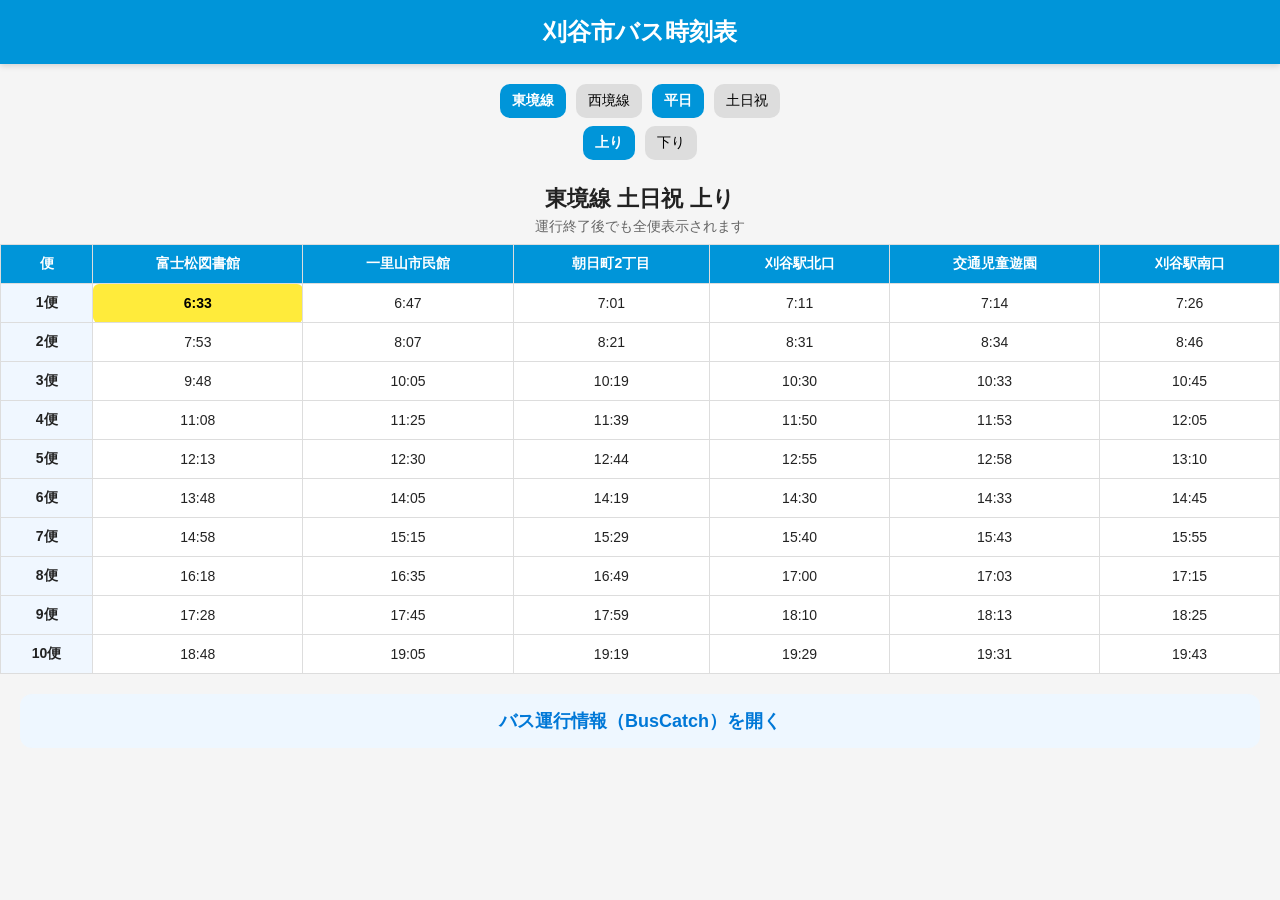
==== index.html @ c2eb09de "Update index.html" ====
<!DOCTYPE html>  <html lang="ja">  
<head>  
<meta charset="UTF-8">  
<meta name="viewport" content="width=device-width, initial-scale=1.0">  
<title>刈谷市バス時刻表</title>  <style>  
body{  
    font-family:sans-serif;  
    margin:0;  
    background:#f5f5f5;  
    color:#222;  
}  
  
header{
    background:#0095d9;
    color:white;
    padding:16px;
    text-align:center;
    font-size:24px;
    font-weight:bold;
    box-shadow:0 2px 6px rgba(0,0,0,0.15);
}
  
.controls{
    padding:20px 12px 12px;
    display:flex;
    flex-direction:column;
    gap:12px;
    align-items:center;
}

.buttonRow{
    display:flex;
    gap:10px;
    flex-wrap:wrap;
    justify-content:center;
}

.directionRow{
    margin-top:-4px;
}
  
button{
    border:none;
    border-radius:10px;
    padding:8px 12px;
    font-size:14px;
    cursor:pointer;  
    background:#ddd;  
}  

button.active{  
    background:#0095d9;  
    color:white;  
    font-weight:bold;  
}  
  
table{  
    width:100%;  
    border-collapse:collapse;  
    background:white;  
    margin-top:8px;  
}  
  
th,td{  
    border:1px solid #ddd;  
    padding:10px 6px;  
    text-align:center;  
    font-size:14px;  
}  
  
th{  
    background:#0095d9;  
    color:white;  
    position:sticky;  
    top:120px;  
}  
  
.stop{  
    background:#f0f7ff;  
    font-weight:bold;  
    white-space:nowrap;  
}  
  
.routeTitle{  
    text-align:center;  
    font-size:22px;  
    font-weight:bold;  
    margin-top:12px;  
}  
  
.info{  
    text-align:center;  
    margin-top:4px;  
    color:#666;  
    font-size:14px;  
}  
    .buscatchLink{
    margin:20px;
    padding:15px;
    background:#eef7ff;
    border-radius:12px;
    text-align:center;
}

.buscatchLink a{
    font-size:18px;
    font-weight:bold;
    color:#0078d7;
    text-decoration:none;
}
  
@media(max-width:600px){  
    th,td{  
        font-size:12px;  
        padding:8px 4px;  
    }  
  
    button{  
        font-size:13px;  
    }  
}  
    .nextBus{  
    background:#ffeb3b;  
    color:#000;  
    font-weight:bold;  
    border-radius:6px;  
    }  
      
</style>  <link rel="manifest" href="manifest.json">

<meta name="theme-color" content="#2196f3">  <link rel="apple-touch-icon" href="images/icon-192.png">  
<meta name="apple-mobile-web-app-capable" content="yes">  
</head>  <body>  <header>  
刈谷市バス時刻表  
</header>  <div class="controls">

    <div class="buttonRow">
        <button onclick="setRoute('east')" id="routeEast" class="active">
            東境線
        </button>

        <button onclick="setRoute('west')" id="routeWest">
            西境線
        </button>

        <button onclick="setDay('weekday')" id="weekdayBtn" class="active">
            平日
        </button>

        <button onclick="setDay('holiday')" id="holidayBtn">
            土日祝
        </button>
    </div>

    <div class="buttonRow directionRow">
        <button onclick="setDirection('up')" id="upButton" class="active">
            上り
        </button>

        <button onclick="setDirection('down')" id="downButton">
            下り
        </button>
    </div>

</div>  <div class="routeTitle" id="title"></div>  
<div class="info">  
運行終了後でも全便表示されます  
</div>  
<div id="tableArea"></div>

<div class="buscatchLink">

    <a
href="https://buscatch.jp/rt3/unko_rosen_list.php?id=kariya-city"
target="_blank"
rel="noopener noreferrer">

    バス運行情報（BusCatch）を開く

    </a>

</div>
    <script>  
  
let currentRoute = "east";  
let currentDay = "weekday";  
let currentDirection = "up";  
        const today = new Date().getDay();

// 0 = 日曜
// 6 = 土曜

if(today === 0 || today === 6){
    currentDay = "holiday";
}else{
    currentDay = "weekday";
}
  
const data = {  
  
east:{  
  
weekday:{  
  
up:{  
stops:[  
"富士松図書館",  
"一里山市民館",  
"朝日町2丁目",  
"刈谷駅北口",  
"交通児童遊園",  
"刈谷駅南口"  
],  
  
times:[  
["6:13","6:29","6:38","6:52","6:55","7:09"],  
["6:58","7:14","7:35","8:00","8:04","8:18"],  
["7:35","7:52","8:13","8:38","8:42","8:56"],  
["9:53","10:09","10:23","10:34","10:37","10:49"],  
["11:03","11:19","11:33","11:44","11:47","11:59"],  
["11:38","11:54","12:08","12:19","12:22","12:34"],  
["13:43","13:59","14:13","14:24","14:27","14:39"],  
["15:54","16:10","16:28","16:43","16:46","17:00"],  
["17:24","17:40","17:58","18:13","18:16","18:30"],  
["18:35","18:51","19:09","19:24","19:26","19:38"]  
]  
},  
  
down:{  
stops:[  
"刈谷駅南口",  
"交通児童遊園",  
"刈谷駅北口",  
"朝日町2丁目",  
"一里山市民館",  
"富士松図書館"  
],  
  
times:[  
["7:34","7:46","7:54","7:59","8:22","8:38"],  
["8:49","9:01","9:09","9:14","9:42","9:58"],  
["9:28","9:38","9:44","9:49","10:07","10:23"],  
["11:48","11:58","12:04","12:09","12:27","12:43"],  
["13:43","13:53","13:59","14:04","14:22","14:38"],  
["15:13","15:23","15:29","15:34","15:52","16:08"],  
["16:18","16:28","16:36","16:41","17:01","17:18"],  
["17:34","17:46","17:56","18:01","18:21","18:38"],  
["19:03","19:13","19:19","19:23","19:37","19:51"],  
["20:13","20:23","20:29","20:33","20:47","21:01"]  
]  
}  
  
},  
  
holiday:{  
  
up:{  
stops:[  
"富士松図書館",  
"一里山市民館",  
"朝日町2丁目",  
"刈谷駅北口",  
"交通児童遊園",  
"刈谷駅南口"  
],  
  
times:[  
["6:33","6:47","7:01","7:11","7:14","7:26"],  
["7:53","8:07","8:21","8:31","8:34","8:46"],  
["9:48","10:05","10:19","10:30","10:33","10:45"],  
["11:08","11:25","11:39","11:50","11:53","12:05"],  
["12:13","12:30","12:44","12:55","12:58","13:10"],  
["13:48","14:05","14:19","14:30","14:33","14:45"],  
["14:58","15:15","15:29","15:40","15:43","15:55"],  
["16:18","16:35","16:49","17:00","17:03","17:15"],  
["17:28","17:45","17:59","18:10","18:13","18:25"],  
["18:48","19:05","19:19","19:29","19:31","19:43"]  
]  
},  
  
down:{  
stops:[  
"刈谷駅南口",  
"交通児童遊園",  
"刈谷駅北口",  
"朝日町2丁目",  
"一里山市民館",  
"富士松図書館"  
],  
  
times:[  
["7:43","7:53","7:59","8:04","8:22","8:38"],  
["9:03","9:13","9:19","9:24","9:42","9:58"],  
["10:03","10:13","10:19","10:24","10:42","10:58"],  
["11:18","11:28","11:34","11:39","11:57","12:13"],  
["12:53","13:03","13:09","13:14","13:32","13:48"],  
["14:13","14:23","14:29","14:34","14:52","15:08"],  
["15:23","15:33","15:39","15:44","16:02","16:18"],  
["17:03","17:13","17:19","17:24","17:42","17:58"],  
["18:43","18:53","18:59","19:03","19:17","19:31"],  
["20:13","20:23","20:29","20:33","20:47","21:01"]  
]  
}  
  
}  
  
},  
  
west:{  
  
weekday:{  
  
up:{  
stops:[  
"富士松図書館",  
"蒲生池遊園",  
"今岡町日向",  
"生きがいセンター",  
"刈谷駅北口",  
"刈谷駅南口"  
],  
  
times:[  
["6:12","6:20","6:27","6:53","7:06","7:25"],  
["7:02","7:10","7:18","7:53","8:09","8:28"],  
["7:42","7:50","7:58","8:33","8:49","9:06"],  
["9:52","10:00","10:07","10:29","10:40","10:57"],  
["10:47","10:55","11:02","11:24","11:35","11:52"],  
["11:37","11:45","11:52","12:14","12:25","12:42"],  
["13:52","14:00","14:07","14:29","14:40","14:57"],  
["15:54","16:02","16:09","16:36","16:51","17:10"],  
["17:24","17:32","17:40","18:10","18:25","18:44"],  
["18:31","18:39","18:47","19:17","19:29","19:46"]  
]  
},  
  
down:{  
stops:[  
"刈谷駅南口",  
"刈谷駅北口",  
"生きがいセンター",  
"今岡町日向",  
"蒲生池遊園",  
"富士松図書館"  
],  
  
times:[  
["7:49","8:15","8:19","8:47","8:53","9:01"],  
["9:03","9:24","9:28","9:53","9:59","10:06"],  
["9:43","10:04","10:08","10:33","10:39","10:46"],  
["11:58","12:19","12:23","12:48","12:54","13:01"],  
["13:58","14:19","14:23","14:48","14:54","15:01"],  
["15:23","15:44","15:48","16:14","16:20","16:27"],  
["16:34","16:58","17:03","17:31","17:37","17:44"],  
["17:39","18:06","18:11","18:39","18:45","18:52"],  
["19:08","19:29","19:34","19:57","20:03","20:09"],  
["20:23","20:44","20:48","21:10","21:16","21:22"]  
]  
}  
  
},  
  
holiday:{  
  
up:{  
stops:[  
"富士松図書館",  
"蒲生池遊園",  
"今岡町日向",  
"生きがいセンター",  
"刈谷駅北口",  
"刈谷駅南口"  
],  
  
times:[  
["6:52","7:00","7:07","7:29","7:40","7:57"],  
["8:13","8:21","8:28","8:50","8:58","9:15"],  
["10:03","10:11","10:18","10:40","10:51","11:08"],  
["11:23","11:31","11:38","12:00","12:11","12:28"],  
["11:58","12:06","12:13","12:35","12:46","13:03"],  
["13:33","13:41","13:48","14:10","14:21","14:38"],  
["14:33","14:41","14:48","15:10","15:21","15:38"],  
["15:43","15:51","15:58","16:20","16:31","16:48"],  
["16:58","17:06","17:13","17:35","17:46","18:03"],  
["18:18","18:26","18:33","18:55","19:06","19:23"]  
]  
},  
  
down:{  
stops:[  
"刈谷駅南口",  
"刈谷駅北口",  
"生きがいセンター",  
"今岡町日向",  
"蒲生池遊園",  
"富士松図書館"  
],  
  
times:[  
["8:13","8:35","8:39","9:05","9:11","9:18"],  
["9:33","9:54","9:58","10:23","10:29","10:36"],  
["10:28","10:49","10:53","11:18","11:24","11:31"],  
["11:28","11:49","11:53","12:18","12:24","12:31"],  
["13:48","14:09","14:13","14:38","14:44","14:51"],  
["15:03","15:24","15:28","15:53","15:59","16:06"],  
["16:23","16:44","16:48","17:13","17:19","17:26"],  
["17:23","17:44","17:48","18:13","18:19","18:26"],  
["18:23","18:44","18:48","19:12","19:18","19:24"],  
["20:23","20:44","20:48","21:10","21:16","21:22"]  
]  
}  
  
}  
  
}  
  
};  
  
function setRoute(route){  
    currentRoute = route;  
  
    document.getElementById("routeEast").classList.remove("active");  
    document.getElementById("routeWest").classList.remove("active");  
  
    if(route==="east"){  
        document.getElementById("routeEast").classList.add("active");  
    }else{  
        document.getElementById("routeWest").classList.add("active");  
    }  
  
    render();  
}  
  
function setDay(day){  
    currentDay = day;  
  
    document.getElementById("weekdayBtn").classList.remove("active");  
    document.getElementById("holidayBtn").classList.remove("active");  
  
    if(day==="weekday"){  
        document.getElementById("weekdayBtn").classList.add("active");  
    }else{  
        document.getElementById("holidayBtn").classList.add("active");  
    }  
  
    render();  
}  
  
function setDirection(direction) {  
  currentDirection = direction;  
  
  document.getElementById("upButton").classList.remove("active");  
  document.getElementById("downButton").classList.remove("active");  
  
  if (direction === "up") {  
    document.getElementById("upButton").classList.add("active");  
  } else {  
    document.getElementById("downButton").classList.add("active");  
  }  
  
  render();  
}  
  
function render(){  
  
    let nextBusFound = false;  
  
    const now = new Date();  
  
    const currentMinutes =  
        now.getHours() * 60 + now.getMinutes();  
  
    const obj = data[currentRoute][currentDay][currentDirection];  
  
    let html = "<table>";  
  
    html += "<tr><th>便</th>";  
  
    obj.stops.forEach(stop=>{  
        html += `<th>${stop}</th>`;  
    });  
  
    html += "</tr>";  
  
    obj.times.forEach((row,index)=>{  
  
        html += `<tr>  
        <td class="stop">${index+1}便</td>`;  
  
       row.forEach(time=>{  
  
    let className = "";  
  
    if(time !== "-"){  
  
        const [hour, minute] =  
            time.split(":").map(Number);  
  
        const busMinutes =  
            hour * 60 + minute;  
  
        if(  
            !nextBusFound &&  
            busMinutes >= currentMinutes  
        ){  
  
            className = "nextBus";  
  
            nextBusFound = true;  
        }  
    }  
  
    html += `  
        <td class="${className}">  
            ${time}  
        </td>  
    `;  
});  
html += "</tr>";  
    });  
    html += "</table>";  
  
    document.getElementById("tableArea").innerHTML = html;  
  
    const routeName =  
        currentRoute==="east" ? "東境線" : "西境線";  
  
    const dayName =  
        currentDay==="weekday" ? "平日" : "土日祝";  
  
    const directionName =  
        currentDirection==="up" ? "上り" : "下り";  
  
    document.getElementById("title").innerText =  
    `${routeName} ${dayName} ${directionName}`;  
  
}  
  
render();  
  
    </script>  </body>  
</html>
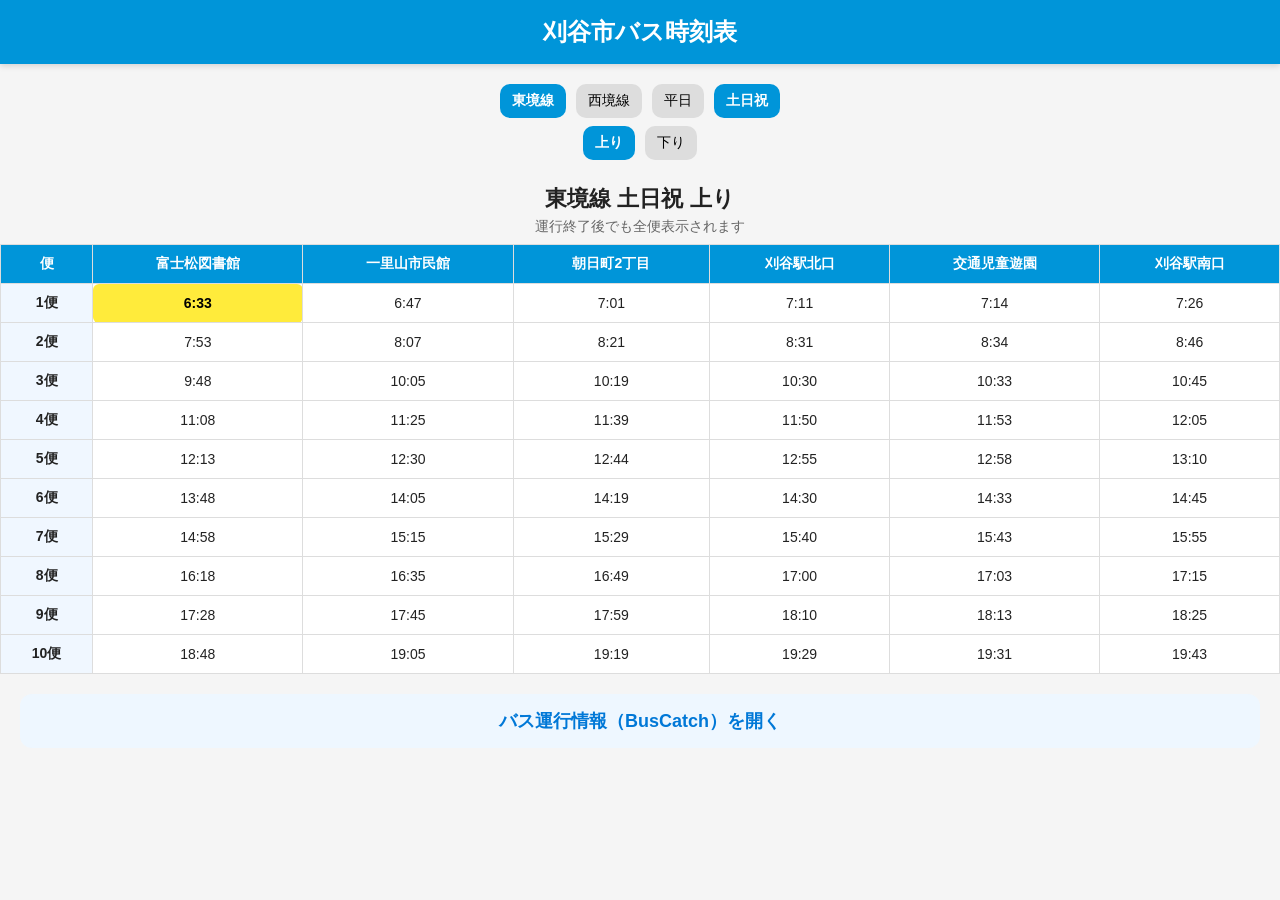
==== commit a43ef383: "Update index.html" ====
--- a/index.html
+++ b/index.html
@@ -536,7 +536,15 @@
   
 }  
   
-render();  
+if(currentDay === "weekday"){
+    document.getElementById("weekdayBtn").classList.add("active");
+    document.getElementById("holidayBtn").classList.remove("active");
+}else{
+    document.getElementById("holidayBtn").classList.add("active");
+    document.getElementById("weekdayBtn").classList.remove("active");
+}
+
+render();
   
     </script>  </body>  
 </html>
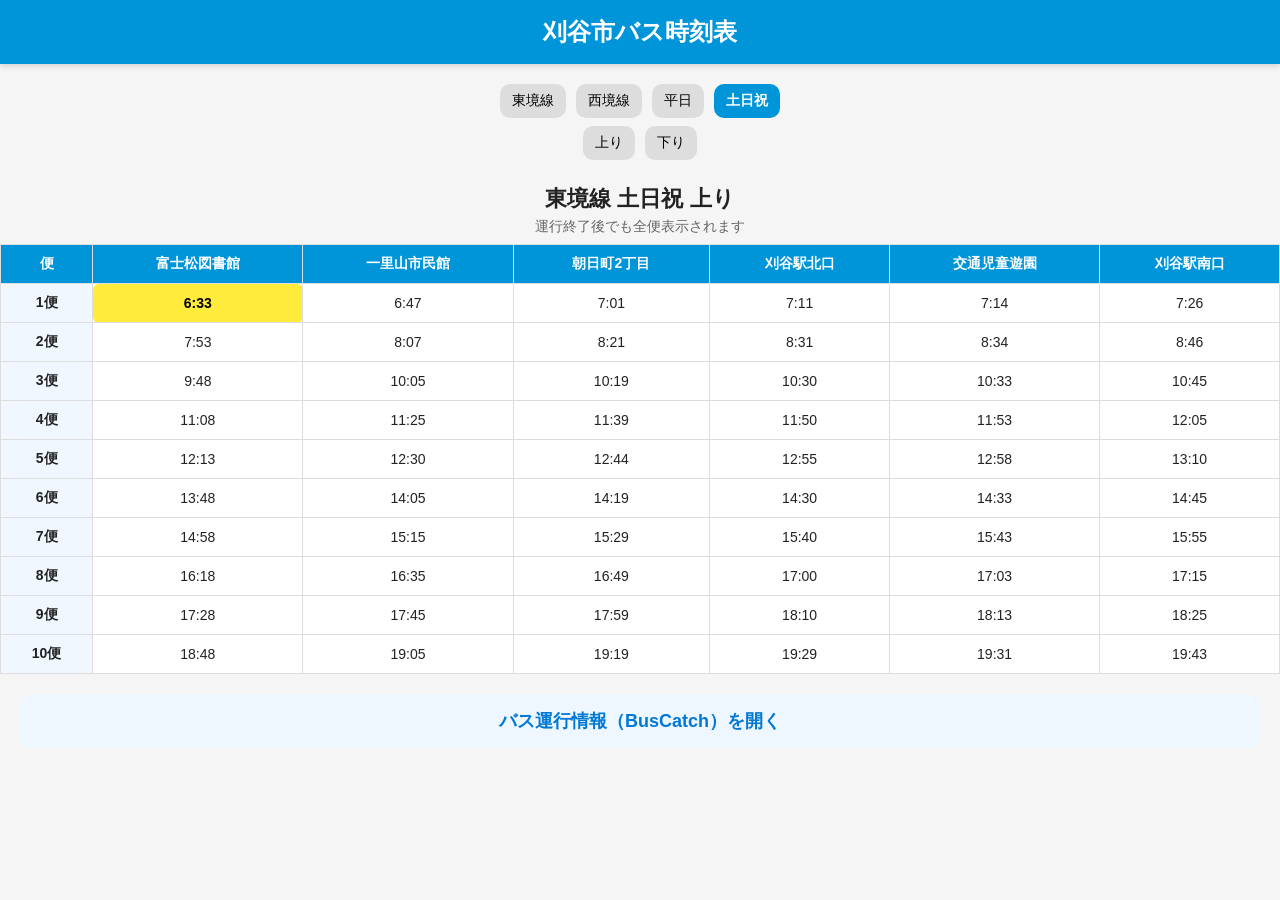
==== commit c458db38: "Update index.html" ====
--- a/index.html
+++ b/index.html
@@ -135,7 +135,7 @@
 </header>  <div class="controls">
 
     <div class="buttonRow">
-        <button onclick="setRoute('east')" id="routeEast" class="active">
+        <button onclick="setRoute('east')" id="routeEast">
             東境線
         </button>
 
@@ -143,7 +143,7 @@
             西境線
         </button>
 
-        <button onclick="setDay('weekday')" id="weekdayBtn" class="active">
+        <button onclick="setDay('weekday')" id="weekdayBtn">
             平日
         </button>
 
@@ -153,7 +153,7 @@
     </div>
 
     <div class="buttonRow directionRow">
-        <button onclick="setDirection('up')" id="upButton" class="active">
+        <button onclick="setDirection('up')" id="upButton">
             上り
         </button>
 
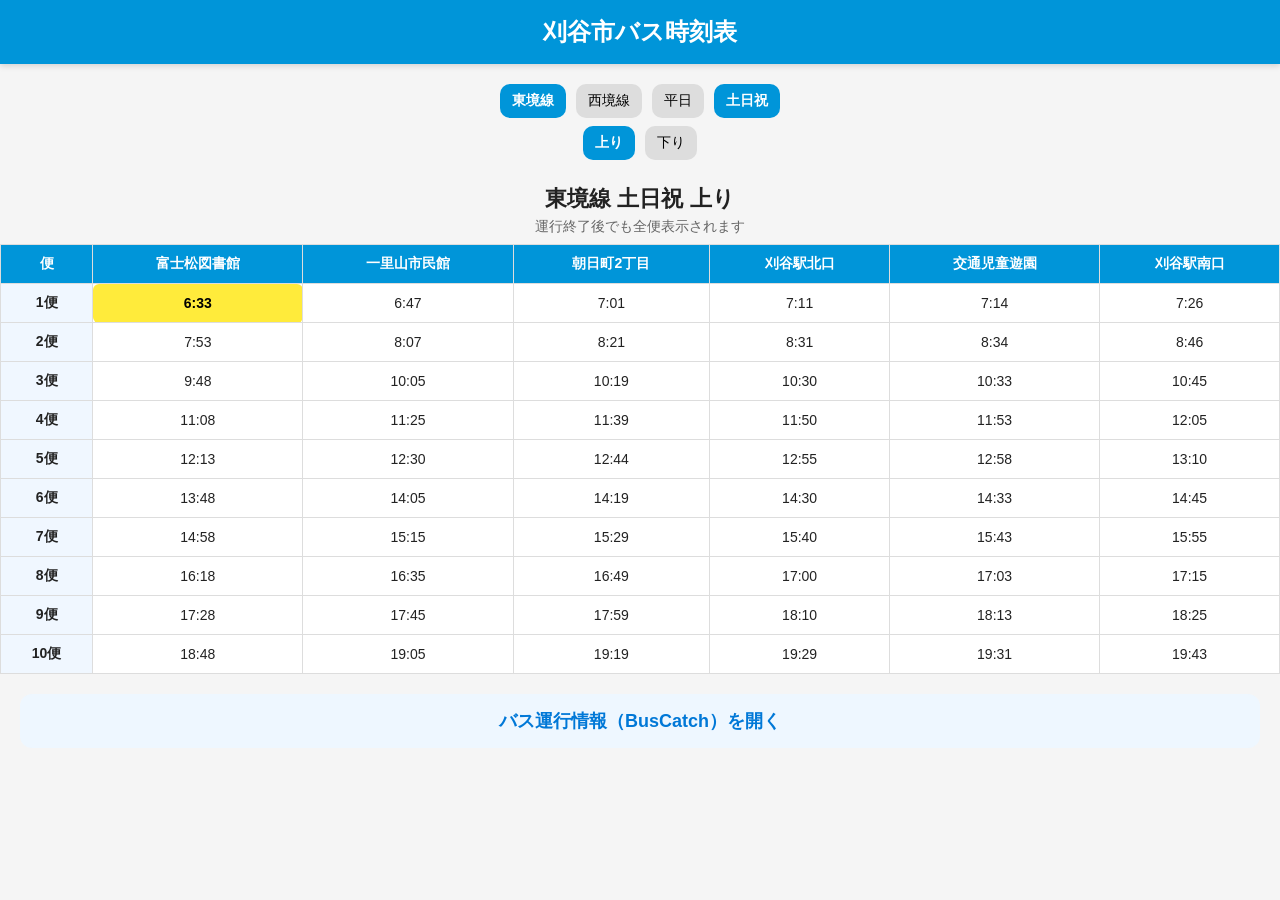
==== commit 96c7a0c5: "Update index.html" ====
--- a/index.html
+++ b/index.html
@@ -544,6 +544,10 @@
     document.getElementById("weekdayBtn").classList.remove("active");
 }
 
+    setRoute(currentRoute);
+setDay(currentDay);
+setDirection(currentDirection);
+        
 render();
   
     </script>  </body>  
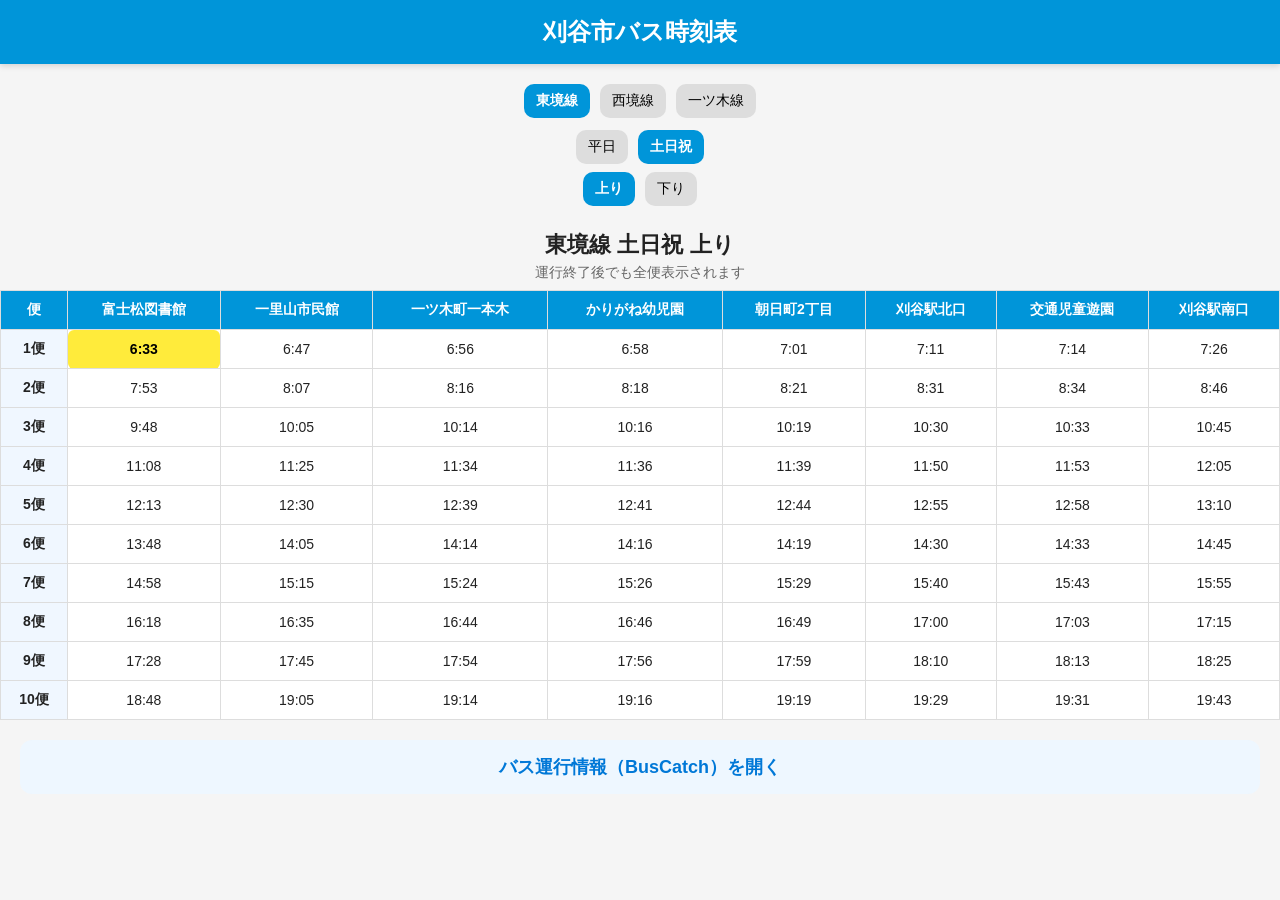
==== commit 6a95f0fa: "Rename index-4.html to index.html" ====
--- a/index.html
+++ b/index.html
@@ -1,554 +1,1312 @@
-<!DOCTYPE html>  <html lang="ja">  
-<head>  
-<meta charset="UTF-8">  
-<meta name="viewport" content="width=device-width, initial-scale=1.0">  
-<title>刈谷市バス時刻表</title>  <style>  
-body{  
-    font-family:sans-serif;  
-    margin:0;  
-    background:#f5f5f5;  
-    color:#222;  
-}  
-  
-header{
-    background:#0095d9;
-    color:white;
-    padding:16px;
-    text-align:center;
-    font-size:24px;
-    font-weight:bold;
-    box-shadow:0 2px 6px rgba(0,0,0,0.15);
+<!DOCTYPE html>
+<html lang="ja">
+<head>
+<meta charset="UTF-8">
+<meta name="viewport" content="width=device-width, initial-scale=1.0">
+<title>刈谷市バス時刻表</title>
+<style>
+body{font-family:sans-serif;margin:0;background:#f5f5f5;color:#222}
+header{background:#0095d9;color:white;padding:16px;text-align:center;font-size:24px;font-weight:bold;box-shadow:0 2px 6px rgba(0,0,0,.15)}
+.controls{padding:20px 12px 12px;display:flex;flex-direction:column;gap:12px;align-items:center}
+.buttonRow{display:flex;gap:10px;flex-wrap:wrap;justify-content:center}
+.routeRow,.dayRow{width:100%}
+.directionRow{margin-top:-4px}
+button{border:none;border-radius:10px;padding:8px 12px;font-size:14px;cursor:pointer;background:#ddd}
+button.active{background:#0095d9;color:white;font-weight:bold}
+table{width:100%;border-collapse:collapse;background:white;margin-top:8px}
+th,td{border:1px solid #ddd;padding:10px 6px;text-align:center;font-size:14px}
+th{background:#0095d9;color:white;position:sticky;top:120px}
+.stop{background:#f0f7ff;font-weight:bold;white-space:nowrap}
+.routeTitle{text-align:center;font-size:22px;font-weight:bold;margin-top:12px}
+.info{text-align:center;margin-top:4px;color:#666;font-size:14px}
+.buscatchLink{margin:20px;padding:15px;background:#eef7ff;border-radius:12px;text-align:center}
+.buscatchLink a{font-size:18px;font-weight:bold;color:#0078d7;text-decoration:none}
+.nextBus{background:#ffeb3b;color:#000;font-weight:bold;border-radius:6px}
+@media(max-width:600px){
+  th,td{font-size:12px;padding:8px 4px}
+  button{font-size:13px}
 }
-  
-.controls{
-    padding:20px 12px 12px;
-    display:flex;
-    flex-direction:column;
-    gap:12px;
-    align-items:center;
+</style>
+<link rel="manifest" href="manifest.json">
+<meta name="theme-color" content="#2196f3">
+<link rel="apple-touch-icon" href="images/icon-192.png">
+<meta name="apple-mobile-web-app-capable" content="yes">
+</head>
+<body>
+<header>刈谷市バス時刻表</header>
+
+<div class="controls">
+  <div class="buttonRow routeRow">
+    <button onclick="setRoute('east')" id="routeEast">東境線</button>
+    <button onclick="setRoute('west')" id="routeWest">西境線</button>
+    <button onclick="setRoute('ichitsugi')" id="routeIchitsugi">一ツ木線</button>
+  </div>
+  <div class="buttonRow dayRow">
+    <button onclick="setDay('weekday')" id="weekdayBtn">平日</button>
+    <button onclick="setDay('holiday')" id="holidayBtn">土日祝</button>
+  </div>
+  <div class="buttonRow directionRow">
+    <button onclick="setDirection('up')" id="upButton">上り</button>
+    <button onclick="setDirection('down')" id="downButton">下り</button>
+  </div>
+</div>
+
+<div class="routeTitle" id="title"></div>
+<div class="info">運行終了後でも全便表示されます</div>
+<div id="tableArea"></div>
+
+<div class="buscatchLink">
+  <a href="https://buscatch.jp/rt3/unko_rosen_list.php?id=kariya-city"
+     target="_blank" rel="noopener noreferrer">バス運行情報（BusCatch）を開く</a>
+</div>
+
+<script>
+let currentRoute = "east";
+let currentDay = "weekday";
+let currentDirection = "up";
+
+const today = new Date().getDay();
+if (today === 0 || today === 6) currentDay = "holiday";
+
+const data = {
+  "east": {
+    "weekday": {
+      "up": {
+        "stops": [
+          "富士松図書館",
+          "一里山市民館",
+          "一ツ木町一本木",
+          "かりがね幼児園",
+          "朝日町2丁目",
+          "刈谷駅北口",
+          "交通児童遊園",
+          "刈谷駅南口"
+        ],
+        "times": [
+          [
+            "6:13",
+            "6:29",
+            "6:33",
+            "6:35",
+            "6:38",
+            "6:52",
+            "6:55",
+            "7:09"
+          ],
+          [
+            "6:58",
+            "7:14",
+            "7:28",
+            "7:32",
+            "7:35",
+            "8:00",
+            "8:04",
+            "8:18"
+          ],
+          [
+            "7:35",
+            "7:52",
+            "8:06",
+            "8:10",
+            "8:13",
+            "8:38",
+            "8:42",
+            "8:56"
+          ],
+          [
+            "9:53",
+            "10:09",
+            "10:18",
+            "10:20",
+            "10:23",
+            "10:34",
+            "10:37",
+            "10:49"
+          ],
+          [
+            "11:03",
+            "11:19",
+            "11:28",
+            "11:30",
+            "11:33",
+            "11:44",
+            "11:47",
+            "11:59"
+          ],
+          [
+            "11:38",
+            "11:54",
+            "12:03",
+            "12:05",
+            "12:08",
+            "12:19",
+            "12:22",
+            "12:34"
+          ],
+          [
+            "13:43",
+            "13:59",
+            "14:08",
+            "14:10",
+            "14:13",
+            "14:24",
+            "14:27",
+            "14:39"
+          ],
+          [
+            "15:54",
+            "16:10",
+            "16:23",
+            "16:25",
+            "16:28",
+            "16:43",
+            "16:46",
+            "17:00"
+          ],
+          [
+            "17:24",
+            "17:40",
+            "17:53",
+            "17:55",
+            "17:58",
+            "18:13",
+            "18:16",
+            "18:30"
+          ],
+          [
+            "18:35",
+            "18:51",
+            "19:04",
+            "19:06",
+            "19:09",
+            "19:24",
+            "19:26",
+            "19:38"
+          ]
+        ]
+      },
+      "down": {
+        "stops": [
+          "刈谷駅南口",
+          "交通児童遊園",
+          "刈谷駅北口",
+          "朝日町2丁目",
+          "かりがね幼児園",
+          "一ツ木町一本木",
+          "一里山市民館",
+          "富士松図書館"
+        ],
+        "times": [
+          [
+            "7:34",
+            "7:46",
+            "7:54",
+            "7:59",
+            "8:04",
+            "8:15",
+            "8:22",
+            "8:38"
+          ],
+          [
+            "8:49",
+            "9:01",
+            "9:09",
+            "9:14",
+            "9:19",
+            "9:28",
+            "9:42",
+            "9:58"
+          ],
+          [
+            "9:28",
+            "9:38",
+            "9:44",
+            "9:49",
+            "9:54",
+            "10:03",
+            "10:07",
+            "10:23"
+          ],
+          [
+            "11:48",
+            "11:58",
+            "12:04",
+            "12:09",
+            "12:14",
+            "12:23",
+            "12:27",
+            "12:43"
+          ],
+          [
+            "13:43",
+            "13:53",
+            "13:59",
+            "14:04",
+            "14:09",
+            "14:18",
+            "14:22",
+            "14:38"
+          ],
+          [
+            "15:13",
+            "15:23",
+            "15:29",
+            "15:34",
+            "15:39",
+            "15:48",
+            "15:52",
+            "16:08"
+          ],
+          [
+            "16:18",
+            "16:28",
+            "16:36",
+            "16:41",
+            "16:46",
+            "16:57",
+            "17:01",
+            "17:18"
+          ],
+          [
+            "17:34",
+            "17:46",
+            "17:56",
+            "18:01",
+            "18:06",
+            "18:17",
+            "18:21",
+            "18:38"
+          ],
+          [
+            "19:03",
+            "19:13",
+            "19:19",
+            "19:23",
+            "19:28",
+            "19:33",
+            "19:37",
+            "19:51"
+          ],
+          [
+            "20:13",
+            "20:23",
+            "20:29",
+            "20:33",
+            "20:38",
+            "20:43",
+            "20:47",
+            "21:01"
+          ]
+        ]
+      }
+    },
+    "holiday": {
+      "up": {
+        "stops": [
+          "富士松図書館",
+          "一里山市民館",
+          "一ツ木町一本木",
+          "かりがね幼児園",
+          "朝日町2丁目",
+          "刈谷駅北口",
+          "交通児童遊園",
+          "刈谷駅南口"
+        ],
+        "times": [
+          [
+            "6:33",
+            "6:47",
+            "6:56",
+            "6:58",
+            "7:01",
+            "7:11",
+            "7:14",
+            "7:26"
+          ],
+          [
+            "7:53",
+            "8:07",
+            "8:16",
+            "8:18",
+            "8:21",
+            "8:31",
+            "8:34",
+            "8:46"
+          ],
+          [
+            "9:48",
+            "10:05",
+            "10:14",
+            "10:16",
+            "10:19",
+            "10:30",
+            "10:33",
+            "10:45"
+          ],
+          [
+            "11:08",
+            "11:25",
+            "11:34",
+            "11:36",
+            "11:39",
+            "11:50",
+            "11:53",
+            "12:05"
+          ],
+          [
+            "12:13",
+            "12:30",
+            "12:39",
+            "12:41",
+            "12:44",
+            "12:55",
+            "12:58",
+            "13:10"
+          ],
+          [
+            "13:48",
+            "14:05",
+            "14:14",
+            "14:16",
+            "14:19",
+            "14:30",
+            "14:33",
+            "14:45"
+          ],
+          [
+            "14:58",
+            "15:15",
+            "15:24",
+            "15:26",
+            "15:29",
+            "15:40",
+            "15:43",
+            "15:55"
+          ],
+          [
+            "16:18",
+            "16:35",
+            "16:44",
+            "16:46",
+            "16:49",
+            "17:00",
+            "17:03",
+            "17:15"
+          ],
+          [
+            "17:28",
+            "17:45",
+            "17:54",
+            "17:56",
+            "17:59",
+            "18:10",
+            "18:13",
+            "18:25"
+          ],
+          [
+            "18:48",
+            "19:05",
+            "19:14",
+            "19:16",
+            "19:19",
+            "19:29",
+            "19:31",
+            "19:43"
+          ]
+        ]
+      },
+      "down": {
+        "stops": [
+          "刈谷駅南口",
+          "交通児童遊園",
+          "刈谷駅北口",
+          "朝日町2丁目",
+          "かりがね幼児園",
+          "一ツ木町一本木",
+          "一里山市民館",
+          "富士松図書館"
+        ],
+        "times": [
+          [
+            "7:43",
+            "7:53",
+            "7:59",
+            "8:04",
+            "8:09",
+            "8:18",
+            "8:22",
+            "8:38"
+          ],
+          [
+            "9:03",
+            "9:13",
+            "9:19",
+            "9:24",
+            "9:29",
+            "9:38",
+            "9:42",
+            "9:58"
+          ],
+          [
+            "10:03",
+            "10:13",
+            "10:19",
+            "10:24",
+            "10:29",
+            "10:38",
+            "10:42",
+            "10:58"
+          ],
+          [
+            "11:18",
+            "11:28",
+            "11:34",
+            "11:39",
+            "11:44",
+            "11:53",
+            "11:57",
+            "12:13"
+          ],
+          [
+            "12:53",
+            "13:03",
+            "13:09",
+            "13:14",
+            "13:19",
+            "13:28",
+            "13:32",
+            "13:48"
+          ],
+          [
+            "14:13",
+            "14:23",
+            "14:29",
+            "14:34",
+            "14:39",
+            "14:48",
+            "14:52",
+            "15:08"
+          ],
+          [
+            "15:23",
+            "15:33",
+            "15:39",
+            "15:44",
+            "15:49",
+            "15:58",
+            "16:02",
+            "16:18"
+          ],
+          [
+            "17:03",
+            "17:13",
+            "17:19",
+            "17:24",
+            "17:29",
+            "17:38",
+            "17:42",
+            "17:58"
+          ],
+          [
+            "18:43",
+            "18:53",
+            "18:59",
+            "19:03",
+            "19:08",
+            "19:13",
+            "19:17",
+            "19:31"
+          ],
+          [
+            "20:13",
+            "20:23",
+            "20:29",
+            "20:33",
+            "20:38",
+            "20:43",
+            "20:47",
+            "21:01"
+          ]
+        ]
+      }
+    }
+  },
+  "west": {
+    "weekday": {
+      "up": {
+        "stops": [
+          "富士松図書館",
+          "蒲生池遊園",
+          "今岡町日向",
+          "生きがいセンター",
+          "総合運動公園",
+          "刈谷駅北口",
+          "刈谷駅南口"
+        ],
+        "times": [
+          [
+            "6:12",
+            "6:20",
+            "6:27",
+            "6:53",
+            "6:48",
+            "7:06",
+            "7:25"
+          ],
+          [
+            "7:02",
+            "7:10",
+            "7:18",
+            "7:53",
+            "7:45",
+            "8:09",
+            "8:28"
+          ],
+          [
+            "7:42",
+            "7:50",
+            "7:58",
+            "8:33",
+            "8:25",
+            "8:49",
+            "9:06"
+          ],
+          [
+            "9:52",
+            "10:00",
+            "10:07",
+            "10:29",
+            "10:24",
+            "10:40",
+            "10:57"
+          ],
+          [
+            "10:47",
+            "10:55",
+            "11:02",
+            "11:24",
+            "11:19",
+            "11:35",
+            "11:52"
+          ],
+          [
+            "11:37",
+            "11:45",
+            "11:52",
+            "12:14",
+            "12:09",
+            "12:25",
+            "12:42"
+          ],
+          [
+            "13:52",
+            "14:00",
+            "14:07",
+            "14:29",
+            "14:24",
+            "14:40",
+            "14:57"
+          ],
+          [
+            "15:54",
+            "16:02",
+            "16:09",
+            "16:36",
+            "16:31",
+            "16:51",
+            "17:10"
+          ],
+          [
+            "17:24",
+            "17:32",
+            "17:40",
+            "18:10",
+            "18:05",
+            "18:25",
+            "18:44"
+          ],
+          [
+            "18:31",
+            "18:39",
+            "18:47",
+            "19:17",
+            "19:12",
+            "19:29",
+            "19:46"
+          ]
+        ]
+      },
+      "down": {
+        "stops": [
+          "刈谷駅南口",
+          "刈谷駅北口",
+          "総合運動公園",
+          "生きがいセンター",
+          "今岡町日向",
+          "蒲生池遊園",
+          "富士松図書館"
+        ],
+        "times": [
+          [
+            "7:49",
+            "8:15",
+            "8:30",
+            "8:19",
+            "8:47",
+            "8:53",
+            "9:01"
+          ],
+          [
+            "9:03",
+            "9:24",
+            "9:38",
+            "9:28",
+            "9:53",
+            "9:59",
+            "10:06"
+          ],
+          [
+            "9:43",
+            "10:04",
+            "10:18",
+            "10:08",
+            "10:33",
+            "10:39",
+            "10:46"
+          ],
+          [
+            "11:58",
+            "12:19",
+            "12:33",
+            "12:23",
+            "12:48",
+            "12:54",
+            "13:01"
+          ],
+          [
+            "13:58",
+            "14:19",
+            "14:33",
+            "14:23",
+            "14:48",
+            "14:54",
+            "15:01"
+          ],
+          [
+            "15:23",
+            "15:44",
+            "15:58",
+            "15:48",
+            "16:14",
+            "16:20",
+            "16:27"
+          ],
+          [
+            "16:34",
+            "16:58",
+            "17:13",
+            "17:03",
+            "17:31",
+            "17:37",
+            "17:44"
+          ],
+          [
+            "17:39",
+            "18:06",
+            "18:21",
+            "18:11",
+            "18:39",
+            "18:45",
+            "18:52"
+          ],
+          [
+            "19:08",
+            "19:29",
+            "19:42",
+            "19:34",
+            "19:57",
+            "20:03",
+            "20:09"
+          ],
+          [
+            "20:23",
+            "20:44",
+            "20:56",
+            "20:48",
+            "21:10",
+            "21:16",
+            "21:22"
+          ]
+        ]
+      }
+    },
+    "holiday": {
+      "up": {
+        "stops": [
+          "富士松図書館",
+          "蒲生池遊園",
+          "今岡町日向",
+          "生きがいセンター",
+          "総合運動公園",
+          "刈谷駅北口",
+          "刈谷駅南口"
+        ],
+        "times": [
+          [
+            "6:52",
+            "7:00",
+            "7:07",
+            "7:29",
+            "7:24",
+            "7:40",
+            "7:57"
+          ],
+          [
+            "8:13",
+            "8:21",
+            "8:28",
+            "8:50",
+            "8:45",
+            "8:58",
+            "9:15"
+          ],
+          [
+            "10:03",
+            "10:11",
+            "10:18",
+            "10:40",
+            "10:35",
+            "10:51",
+            "11:08"
+          ],
+          [
+            "11:23",
+            "11:31",
+            "11:38",
+            "12:00",
+            "11:55",
+            "12:11",
+            "12:28"
+          ],
+          [
+            "11:58",
+            "12:06",
+            "12:13",
+            "12:35",
+            "12:30",
+            "12:46",
+            "13:03"
+          ],
+          [
+            "13:33",
+            "13:41",
+            "13:48",
+            "14:10",
+            "14:05",
+            "14:21",
+            "14:38"
+          ],
+          [
+            "14:33",
+            "14:41",
+            "14:48",
+            "15:10",
+            "15:05",
+            "15:21",
+            "15:38"
+          ],
+          [
+            "15:43",
+            "15:51",
+            "15:58",
+            "16:20",
+            "16:15",
+            "16:31",
+            "16:48"
+          ],
+          [
+            "16:58",
+            "17:06",
+            "17:13",
+            "17:35",
+            "17:30",
+            "17:46",
+            "18:03"
+          ],
+          [
+            "18:18",
+            "18:26",
+            "18:33",
+            "18:55",
+            "18:50",
+            "19:06",
+            "19:23"
+          ]
+        ]
+      },
+      "down": {
+        "stops": [
+          "刈谷駅南口",
+          "刈谷駅北口",
+          "総合運動公園",
+          "生きがいセンター",
+          "今岡町日向",
+          "蒲生池遊園",
+          "富士松図書館"
+        ],
+        "times": [
+          [
+            "8:13",
+            "8:35",
+            "8:49",
+            "8:39",
+            "9:05",
+            "9:11",
+            "9:18"
+          ],
+          [
+            "9:33",
+            "9:54",
+            "10:08",
+            "9:58",
+            "10:23",
+            "10:29",
+            "10:36"
+          ],
+          [
+            "10:28",
+            "10:49",
+            "11:03",
+            "10:53",
+            "11:18",
+            "11:24",
+            "11:31"
+          ],
+          [
+            "11:28",
+            "11:49",
+            "12:03",
+            "11:53",
+            "12:18",
+            "12:24",
+            "12:31"
+          ],
+          [
+            "13:48",
+            "14:09",
+            "14:23",
+            "14:13",
+            "14:38",
+            "14:44",
+            "14:51"
+          ],
+          [
+            "15:03",
+            "15:24",
+            "15:38",
+            "15:28",
+            "15:53",
+            "15:59",
+            "16:06"
+          ],
+          [
+            "16:23",
+            "16:44",
+            "16:58",
+            "16:48",
+            "17:13",
+            "17:19",
+            "17:26"
+          ],
+          [
+            "17:23",
+            "17:44",
+            "17:58",
+            "17:48",
+            "18:13",
+            "18:19",
+            "18:26"
+          ],
+          [
+            "18:23",
+            "18:44",
+            "18:58",
+            "18:48",
+            "19:12",
+            "19:18",
+            "19:24"
+          ],
+          [
+            "20:23",
+            "20:44",
+            "20:56",
+            "20:48",
+            "21:10",
+            "21:16",
+            "21:22"
+          ]
+        ]
+      }
+    }
+  },
+  "ichitsugi": {
+  "weekday": {
+    "up": {
+      "stops": [
+        "総合運動公園（始発）",
+        "一ツ木町一本木",
+        "雁が音中学校",
+        "総合運動公園（終着）"
+      ],
+      "times": [
+        [
+          "6:41",
+          "7:00",
+          "7:17",
+          "7:25"
+        ],
+        [
+          "8:00",
+          "8:19",
+          "8:36",
+          "8:44"
+        ],
+        [
+          "9:30",
+          "9:49",
+          "10:06",
+          "10:14"
+        ],
+        [
+          "10:35",
+          "10:54",
+          "11:11",
+          "11:19"
+        ],
+        [
+          "12:00",
+          "12:19",
+          "12:36",
+          "12:44"
+        ],
+        [
+          "14:41",
+          "15:00",
+          "15:17",
+          "15:25"
+        ],
+        [
+          "15:55",
+          "16:14",
+          "16:31",
+          "16:39"
+        ],
+        [
+          "17:20",
+          "17:39",
+          "17:56",
+          "18:04"
+        ],
+        [
+          "18:25",
+          "18:44",
+          "19:01",
+          "19:09"
+        ],
+        [
+          "19:26",
+          "19:45",
+          "20:02",
+          "20:10"
+        ]
+      ]
+    },
+    "down": {
+      "stops": [
+        "総合運動公園（始発）",
+        "雁が音中学校",
+        "一ツ木町一本木",
+        "総合運動公園（終着）"
+      ],
+      "times": [
+        [
+          "6:10",
+          "6:14",
+          "6:38",
+          "6:54"
+        ],
+        [
+          "6:59",
+          "7:03",
+          "7:27",
+          "7:43"
+        ],
+        [
+          "8:50",
+          "8:54",
+          "9:18",
+          "9:34"
+        ],
+        [
+          "9:39",
+          "9:43",
+          "10:07",
+          "10:23"
+        ],
+        [
+          "11:30",
+          "11:34",
+          "11:58",
+          "12:14"
+        ],
+        [
+          "12:36",
+          "12:40",
+          "13:04",
+          "13:20"
+        ],
+        [
+          "13:50",
+          "13:54",
+          "14:18",
+          "14:34"
+        ],
+        [
+          "14:47",
+          "14:51",
+          "15:15",
+          "15:31"
+        ],
+        [
+          "16:36",
+          "16:40",
+          "17:04",
+          "17:20"
+        ],
+        [
+          "17:30",
+          "17:34",
+          "17:58",
+          "18:14"
+        ]
+      ]
+    }
+  },
+  "holiday": {
+    "up": {
+      "stops": [
+        "総合運動公園（始発）",
+        "一ツ木町一本木",
+        "雁が音中学校",
+        "総合運動公園（終着）"
+      ],
+      "times": [
+        [
+          "6:41",
+          "7:00",
+          "7:17",
+          "7:25"
+        ],
+        [
+          "8:00",
+          "8:19",
+          "8:36",
+          "8:44"
+        ],
+        [
+          "9:30",
+          "9:49",
+          "10:06",
+          "10:14"
+        ],
+        [
+          "10:35",
+          "10:54",
+          "11:11",
+          "11:19"
+        ],
+        [
+          "12:00",
+          "12:19",
+          "12:36",
+          "12:44"
+        ],
+        [
+          "14:41",
+          "15:00",
+          "15:17",
+          "15:25"
+        ],
+        [
+          "15:55",
+          "16:14",
+          "16:31",
+          "16:39"
+        ],
+        [
+          "17:20",
+          "17:39",
+          "17:56",
+          "18:04"
+        ],
+        [
+          "18:25",
+          "18:44",
+          "19:01",
+          "19:09"
+        ],
+        [
+          "19:26",
+          "19:45",
+          "20:02",
+          "20:10"
+        ]
+      ]
+    },
+    "down": {
+      "stops": [
+        "総合運動公園（始発）",
+        "雁が音中学校",
+        "一ツ木町一本木",
+        "総合運動公園（終着）"
+      ],
+      "times": [
+        [
+          "6:10",
+          "6:14",
+          "6:38",
+          "6:54"
+        ],
+        [
+          "6:59",
+          "7:03",
+          "7:27",
+          "7:43"
+        ],
+        [
+          "8:50",
+          "8:54",
+          "9:18",
+          "9:34"
+        ],
+        [
+          "9:39",
+          "9:43",
+          "10:07",
+          "10:23"
+        ],
+        [
+          "11:25",
+          "11:29",
+          "11:53",
+          "12:09"
+        ],
+        [
+          "12:19",
+          "12:23",
+          "12:47",
+          "13:03"
+        ],
+        [
+          "14:10",
+          "14:14",
+          "14:38",
+          "14:54"
+        ],
+        [
+          "14:59",
+          "15:03",
+          "15:27",
+          "15:43"
+        ],
+        [
+          "16:50",
+          "16:54",
+          "17:18",
+          "17:34"
+        ],
+        [
+          "17:39",
+          "17:43",
+          "18:07",
+          "18:23"
+        ]
+      ]
+    }
+  }
 }
-
-.buttonRow{
-    display:flex;
-    gap:10px;
-    flex-wrap:wrap;
-    justify-content:center;
+};
+
+function setRoute(route) {
+  currentRoute = route;
+  document.getElementById("routeEast").classList.toggle("active", route === "east");
+  document.getElementById("routeWest").classList.toggle("active", route === "west");
+  document.getElementById("routeIchitsugi").classList.toggle("active", route === "ichitsugi");
+  render();
 }
 
-.directionRow{
-    margin-top:-4px;
+function setDay(day) {
+  currentDay = day;
+  document.getElementById("weekdayBtn").classList.toggle("active", day === "weekday");
+  document.getElementById("holidayBtn").classList.toggle("active", day === "holiday");
+  render();
 }
-  
-button{
-    border:none;
-    border-radius:10px;
-    padding:8px 12px;
-    font-size:14px;
-    cursor:pointer;  
-    background:#ddd;  
-}  
-
-button.active{  
-    background:#0095d9;  
-    color:white;  
-    font-weight:bold;  
-}  
-  
-table{  
-    width:100%;  
-    border-collapse:collapse;  
-    background:white;  
-    margin-top:8px;  
-}  
-  
-th,td{  
-    border:1px solid #ddd;  
-    padding:10px 6px;  
-    text-align:center;  
-    font-size:14px;  
-}  
-  
-th{  
-    background:#0095d9;  
-    color:white;  
-    position:sticky;  
-    top:120px;  
-}  
-  
-.stop{  
-    background:#f0f7ff;  
-    font-weight:bold;  
-    white-space:nowrap;  
-}  
-  
-.routeTitle{  
-    text-align:center;  
-    font-size:22px;  
-    font-weight:bold;  
-    margin-top:12px;  
-}  
-  
-.info{  
-    text-align:center;  
-    margin-top:4px;  
-    color:#666;  
-    font-size:14px;  
-}  
-    .buscatchLink{
-    margin:20px;
-    padding:15px;
-    background:#eef7ff;
-    border-radius:12px;
-    text-align:center;
+
+function setDirection(direction) {
+  currentDirection = direction;
+  document.getElementById("upButton").classList.toggle("active", direction === "up");
+  document.getElementById("downButton").classList.toggle("active", direction === "down");
+  render();
 }
 
-.buscatchLink a{
-    font-size:18px;
-    font-weight:bold;
-    color:#0078d7;
-    text-decoration:none;
+function render() {
+  let nextBusFound = false;
+  const now = new Date();
+  const currentMinutes = now.getHours() * 60 + now.getMinutes();
+  const routeData = data[currentRoute];
+  const obj = routeData && routeData[currentDay] && routeData[currentDay][currentDirection];
+
+  if (!obj) {
+    document.getElementById("title").textContent = "一ツ木線";
+    document.getElementById("tableArea").innerHTML = '<div class="info">時刻表データを順次追加中です</div>';
+    return;
+  }
+
+  let html = "<table><tr><th>便</th>";
+  obj.stops.forEach(stop => html += `<th>${stop}</th>`);
+  html += "</tr>";
+
+  obj.times.forEach((row, index) => {
+    html += `<tr><td class="stop">${index + 1}便</td>`;
+    row.forEach(time => {
+      let className = "";
+      if (time !== "-") {
+        const [hour, minute] = time.split(":").map(Number);
+        const busMinutes = hour * 60 + minute;
+        if (!nextBusFound && busMinutes >= currentMinutes) {
+          className = "nextBus";
+          nextBusFound = true;
+        }
+      }
+      html += `<td class="${className}">${time}</td>`;
+    });
+    html += "</tr>";
+  });
+
+  html += "</table>";
+  document.getElementById("tableArea").innerHTML = html;
+
+  const routeName = currentRoute === "east" ? "東境線" : currentRoute === "west" ? "西境線" : "一ツ木線";
+  const dayName = currentDay === "weekday" ? "平日" : "土日祝";
+  const directionName = currentDirection === "up" ? "上り" : "下り";
+  document.getElementById("title").innerText =
+    `${routeName} ${dayName} ${directionName}`;
 }
-  
-@media(max-width:600px){  
-    th,td{  
-        font-size:12px;  
-        padding:8px 4px;  
-    }  
-  
-    button{  
-        font-size:13px;  
-    }  
-}  
-    .nextBus{  
-    background:#ffeb3b;  
-    color:#000;  
-    font-weight:bold;  
-    border-radius:6px;  
-    }  
-      
-</style>  <link rel="manifest" href="manifest.json">
-
-<meta name="theme-color" content="#2196f3">  <link rel="apple-touch-icon" href="images/icon-192.png">  
-<meta name="apple-mobile-web-app-capable" content="yes">  
-</head>  <body>  <header>  
-刈谷市バス時刻表  
-</header>  <div class="controls">
-
-    <div class="buttonRow">
-        <button onclick="setRoute('east')" id="routeEast">
-            東境線
-        </button>
-
-        <button onclick="setRoute('west')" id="routeWest">
-            西境線
-        </button>
-
-        <button onclick="setDay('weekday')" id="weekdayBtn">
-            平日
-        </button>
-
-        <button onclick="setDay('holiday')" id="holidayBtn">
-            土日祝
-        </button>
-    </div>
-
-    <div class="buttonRow directionRow">
-        <button onclick="setDirection('up')" id="upButton">
-            上り
-        </button>
-
-        <button onclick="setDirection('down')" id="downButton">
-            下り
-        </button>
-    </div>
-
-</div>  <div class="routeTitle" id="title"></div>  
-<div class="info">  
-運行終了後でも全便表示されます  
-</div>  
-<div id="tableArea"></div>
-
-<div class="buscatchLink">
-
-    <a
-href="https://buscatch.jp/rt3/unko_rosen_list.php?id=kariya-city"
-target="_blank"
-rel="noopener noreferrer">
-
-    バス運行情報（BusCatch）を開く
-
-    </a>
-
-</div>
-    <script>  
-  
-let currentRoute = "east";  
-let currentDay = "weekday";  
-let currentDirection = "up";  
-        const today = new Date().getDay();
-
-// 0 = 日曜
-// 6 = 土曜
-
-if(today === 0 || today === 6){
-    currentDay = "holiday";
-}else{
-    currentDay = "weekday";
-}
-  
-const data = {  
-  
-east:{  
-  
-weekday:{  
-  
-up:{  
-stops:[  
-"富士松図書館",  
-"一里山市民館",  
-"朝日町2丁目",  
-"刈谷駅北口",  
-"交通児童遊園",  
-"刈谷駅南口"  
-],  
-  
-times:[  
-["6:13","6:29","6:38","6:52","6:55","7:09"],  
-["6:58","7:14","7:35","8:00","8:04","8:18"],  
-["7:35","7:52","8:13","8:38","8:42","8:56"],  
-["9:53","10:09","10:23","10:34","10:37","10:49"],  
-["11:03","11:19","11:33","11:44","11:47","11:59"],  
-["11:38","11:54","12:08","12:19","12:22","12:34"],  
-["13:43","13:59","14:13","14:24","14:27","14:39"],  
-["15:54","16:10","16:28","16:43","16:46","17:00"],  
-["17:24","17:40","17:58","18:13","18:16","18:30"],  
-["18:35","18:51","19:09","19:24","19:26","19:38"]  
-]  
-},  
-  
-down:{  
-stops:[  
-"刈谷駅南口",  
-"交通児童遊園",  
-"刈谷駅北口",  
-"朝日町2丁目",  
-"一里山市民館",  
-"富士松図書館"  
-],  
-  
-times:[  
-["7:34","7:46","7:54","7:59","8:22","8:38"],  
-["8:49","9:01","9:09","9:14","9:42","9:58"],  
-["9:28","9:38","9:44","9:49","10:07","10:23"],  
-["11:48","11:58","12:04","12:09","12:27","12:43"],  
-["13:43","13:53","13:59","14:04","14:22","14:38"],  
-["15:13","15:23","15:29","15:34","15:52","16:08"],  
-["16:18","16:28","16:36","16:41","17:01","17:18"],  
-["17:34","17:46","17:56","18:01","18:21","18:38"],  
-["19:03","19:13","19:19","19:23","19:37","19:51"],  
-["20:13","20:23","20:29","20:33","20:47","21:01"]  
-]  
-}  
-  
-},  
-  
-holiday:{  
-  
-up:{  
-stops:[  
-"富士松図書館",  
-"一里山市民館",  
-"朝日町2丁目",  
-"刈谷駅北口",  
-"交通児童遊園",  
-"刈谷駅南口"  
-],  
-  
-times:[  
-["6:33","6:47","7:01","7:11","7:14","7:26"],  
-["7:53","8:07","8:21","8:31","8:34","8:46"],  
-["9:48","10:05","10:19","10:30","10:33","10:45"],  
-["11:08","11:25","11:39","11:50","11:53","12:05"],  
-["12:13","12:30","12:44","12:55","12:58","13:10"],  
-["13:48","14:05","14:19","14:30","14:33","14:45"],  
-["14:58","15:15","15:29","15:40","15:43","15:55"],  
-["16:18","16:35","16:49","17:00","17:03","17:15"],  
-["17:28","17:45","17:59","18:10","18:13","18:25"],  
-["18:48","19:05","19:19","19:29","19:31","19:43"]  
-]  
-},  
-  
-down:{  
-stops:[  
-"刈谷駅南口",  
-"交通児童遊園",  
-"刈谷駅北口",  
-"朝日町2丁目",  
-"一里山市民館",  
-"富士松図書館"  
-],  
-  
-times:[  
-["7:43","7:53","7:59","8:04","8:22","8:38"],  
-["9:03","9:13","9:19","9:24","9:42","9:58"],  
-["10:03","10:13","10:19","10:24","10:42","10:58"],  
-["11:18","11:28","11:34","11:39","11:57","12:13"],  
-["12:53","13:03","13:09","13:14","13:32","13:48"],  
-["14:13","14:23","14:29","14:34","14:52","15:08"],  
-["15:23","15:33","15:39","15:44","16:02","16:18"],  
-["17:03","17:13","17:19","17:24","17:42","17:58"],  
-["18:43","18:53","18:59","19:03","19:17","19:31"],  
-["20:13","20:23","20:29","20:33","20:47","21:01"]  
-]  
-}  
-  
-}  
-  
-},  
-  
-west:{  
-  
-weekday:{  
-  
-up:{  
-stops:[  
-"富士松図書館",  
-"蒲生池遊園",  
-"今岡町日向",  
-"生きがいセンター",  
-"刈谷駅北口",  
-"刈谷駅南口"  
-],  
-  
-times:[  
-["6:12","6:20","6:27","6:53","7:06","7:25"],  
-["7:02","7:10","7:18","7:53","8:09","8:28"],  
-["7:42","7:50","7:58","8:33","8:49","9:06"],  
-["9:52","10:00","10:07","10:29","10:40","10:57"],  
-["10:47","10:55","11:02","11:24","11:35","11:52"],  
-["11:37","11:45","11:52","12:14","12:25","12:42"],  
-["13:52","14:00","14:07","14:29","14:40","14:57"],  
-["15:54","16:02","16:09","16:36","16:51","17:10"],  
-["17:24","17:32","17:40","18:10","18:25","18:44"],  
-["18:31","18:39","18:47","19:17","19:29","19:46"]  
-]  
-},  
-  
-down:{  
-stops:[  
-"刈谷駅南口",  
-"刈谷駅北口",  
-"生きがいセンター",  
-"今岡町日向",  
-"蒲生池遊園",  
-"富士松図書館"  
-],  
-  
-times:[  
-["7:49","8:15","8:19","8:47","8:53","9:01"],  
-["9:03","9:24","9:28","9:53","9:59","10:06"],  
-["9:43","10:04","10:08","10:33","10:39","10:46"],  
-["11:58","12:19","12:23","12:48","12:54","13:01"],  
-["13:58","14:19","14:23","14:48","14:54","15:01"],  
-["15:23","15:44","15:48","16:14","16:20","16:27"],  
-["16:34","16:58","17:03","17:31","17:37","17:44"],  
-["17:39","18:06","18:11","18:39","18:45","18:52"],  
-["19:08","19:29","19:34","19:57","20:03","20:09"],  
-["20:23","20:44","20:48","21:10","21:16","21:22"]  
-]  
-}  
-  
-},  
-  
-holiday:{  
-  
-up:{  
-stops:[  
-"富士松図書館",  
-"蒲生池遊園",  
-"今岡町日向",  
-"生きがいセンター",  
-"刈谷駅北口",  
-"刈谷駅南口"  
-],  
-  
-times:[  
-["6:52","7:00","7:07","7:29","7:40","7:57"],  
-["8:13","8:21","8:28","8:50","8:58","9:15"],  
-["10:03","10:11","10:18","10:40","10:51","11:08"],  
-["11:23","11:31","11:38","12:00","12:11","12:28"],  
-["11:58","12:06","12:13","12:35","12:46","13:03"],  
-["13:33","13:41","13:48","14:10","14:21","14:38"],  
-["14:33","14:41","14:48","15:10","15:21","15:38"],  
-["15:43","15:51","15:58","16:20","16:31","16:48"],  
-["16:58","17:06","17:13","17:35","17:46","18:03"],  
-["18:18","18:26","18:33","18:55","19:06","19:23"]  
-]  
-},  
-  
-down:{  
-stops:[  
-"刈谷駅南口",  
-"刈谷駅北口",  
-"生きがいセンター",  
-"今岡町日向",  
-"蒲生池遊園",  
-"富士松図書館"  
-],  
-  
-times:[  
-["8:13","8:35","8:39","9:05","9:11","9:18"],  
-["9:33","9:54","9:58","10:23","10:29","10:36"],  
-["10:28","10:49","10:53","11:18","11:24","11:31"],  
-["11:28","11:49","11:53","12:18","12:24","12:31"],  
-["13:48","14:09","14:13","14:38","14:44","14:51"],  
-["15:03","15:24","15:28","15:53","15:59","16:06"],  
-["16:23","16:44","16:48","17:13","17:19","17:26"],  
-["17:23","17:44","17:48","18:13","18:19","18:26"],  
-["18:23","18:44","18:48","19:12","19:18","19:24"],  
-["20:23","20:44","20:48","21:10","21:16","21:22"]  
-]  
-}  
-  
-}  
-  
-}  
-  
-};  
-  
-function setRoute(route){  
-    currentRoute = route;  
-  
-    document.getElementById("routeEast").classList.remove("active");  
-    document.getElementById("routeWest").classList.remove("active");  
-  
-    if(route==="east"){  
-        document.getElementById("routeEast").classList.add("active");  
-    }else{  
-        document.getElementById("routeWest").classList.add("active");  
-    }  
-  
-    render();  
-}  
-  
-function setDay(day){  
-    currentDay = day;  
-  
-    document.getElementById("weekdayBtn").classList.remove("active");  
-    document.getElementById("holidayBtn").classList.remove("active");  
-  
-    if(day==="weekday"){  
-        document.getElementById("weekdayBtn").classList.add("active");  
-    }else{  
-        document.getElementById("holidayBtn").classList.add("active");  
-    }  
-  
-    render();  
-}  
-  
-function setDirection(direction) {  
-  currentDirection = direction;  
-  
-  document.getElementById("upButton").classList.remove("active");  
-  document.getElementById("downButton").classList.remove("active");  
-  
-  if (direction === "up") {  
-    document.getElementById("upButton").classList.add("active");  
-  } else {  
-    document.getElementById("downButton").classList.add("active");  
-  }  
-  
-  render();  
-}  
-  
-function render(){  
-  
-    let nextBusFound = false;  
-  
-    const now = new Date();  
-  
-    const currentMinutes =  
-        now.getHours() * 60 + now.getMinutes();  
-  
-    const obj = data[currentRoute][currentDay][currentDirection];  
-  
-    let html = "<table>";  
-  
-    html += "<tr><th>便</th>";  
-  
-    obj.stops.forEach(stop=>{  
-        html += `<th>${stop}</th>`;  
-    });  
-  
-    html += "</tr>";  
-  
-    obj.times.forEach((row,index)=>{  
-  
-        html += `<tr>  
-        <td class="stop">${index+1}便</td>`;  
-  
-       row.forEach(time=>{  
-  
-    let className = "";  
-  
-    if(time !== "-"){  
-  
-        const [hour, minute] =  
-            time.split(":").map(Number);  
-  
-        const busMinutes =  
-            hour * 60 + minute;  
-  
-        if(  
-            !nextBusFound &&  
-            busMinutes >= currentMinutes  
-        ){  
-  
-            className = "nextBus";  
-  
-            nextBusFound = true;  
-        }  
-    }  
-  
-    html += `  
-        <td class="${className}">  
-            ${time}  
-        </td>  
-    `;  
-});  
-html += "</tr>";  
-    });  
-    html += "</table>";  
-  
-    document.getElementById("tableArea").innerHTML = html;  
-  
-    const routeName =  
-        currentRoute==="east" ? "東境線" : "西境線";  
-  
-    const dayName =  
-        currentDay==="weekday" ? "平日" : "土日祝";  
-  
-    const directionName =  
-        currentDirection==="up" ? "上り" : "下り";  
-  
-    document.getElementById("title").innerText =  
-    `${routeName} ${dayName} ${directionName}`;  
-  
-}  
-  
-if(currentDay === "weekday"){
-    document.getElementById("weekdayBtn").classList.add("active");
-    document.getElementById("holidayBtn").classList.remove("active");
-}else{
-    document.getElementById("holidayBtn").classList.add("active");
-    document.getElementById("weekdayBtn").classList.remove("active");
-}
-
-    setRoute(currentRoute);
+
+setRoute(currentRoute);
 setDay(currentDay);
 setDirection(currentDirection);
-        
 render();
-  
-    </script>  </body>  
+</script>
+</body>
 </html>
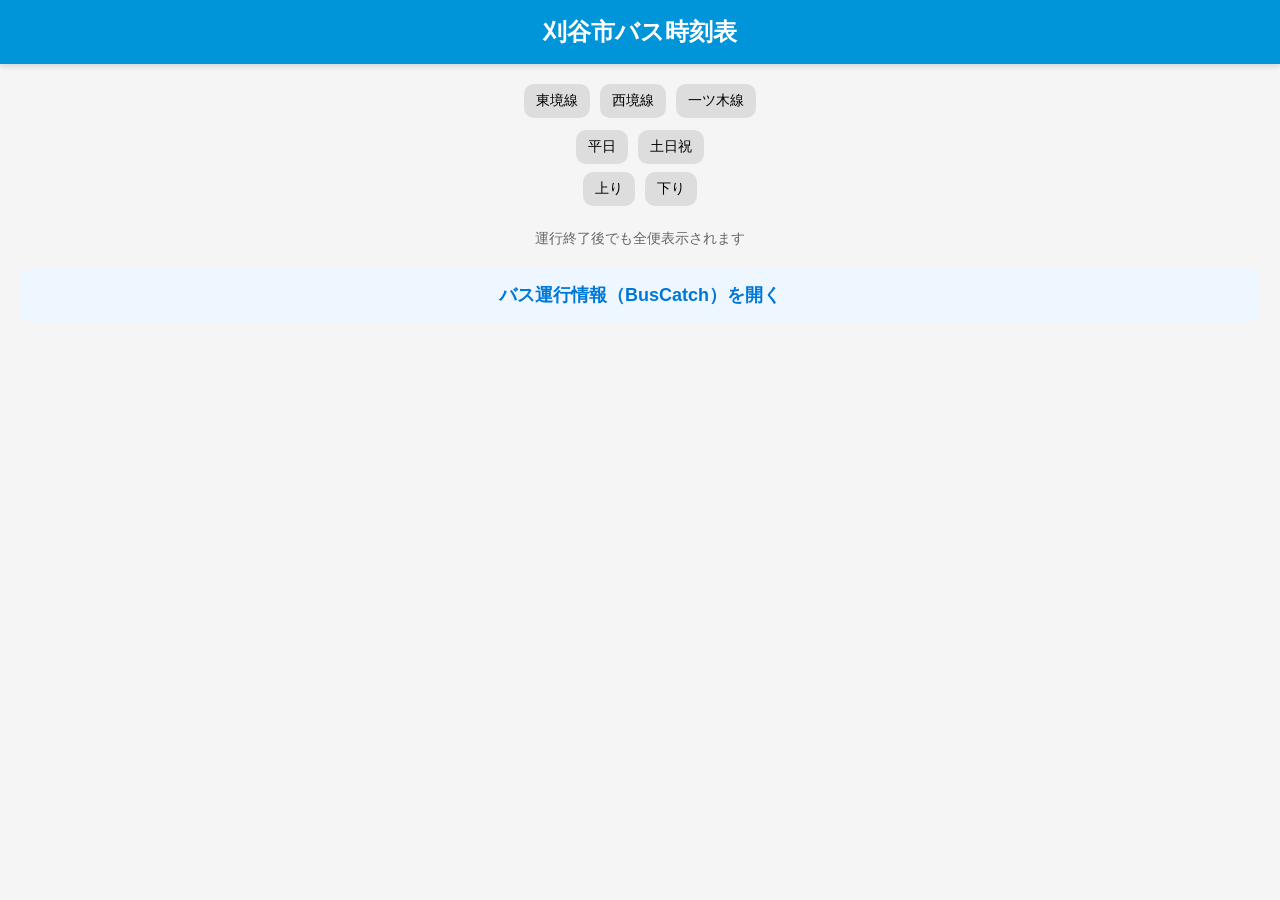
==== commit 03685613: "Rename index-5.html to index.html" ====
--- a/index.html
+++ b/index.html
@@ -68,7 +68,7 @@
 const today = new Date().getDay();
 if (today === 0 || today === 6) currentDay = "holiday";
 
-const data = {
+const data = const data = {
   "east": {
     "weekday": {
       "up": {
@@ -538,8 +538,8 @@
           "富士松図書館",
           "蒲生池遊園",
           "今岡町日向",
+          "総合運動公園",
           "生きがいセンター",
-          "総合運動公園",
           "刈谷駅北口",
           "刈谷駅南口"
         ],
@@ -548,8 +548,8 @@
             "6:12",
             "6:20",
             "6:27",
+            "6:48",
             "6:53",
-            "6:48",
             "7:06",
             "7:25"
           ],
@@ -557,8 +557,8 @@
             "7:02",
             "7:10",
             "7:18",
+            "7:45",
             "7:53",
-            "7:45",
             "8:09",
             "8:28"
           ],
@@ -566,8 +566,8 @@
             "7:42",
             "7:50",
             "7:58",
+            "8:25",
             "8:33",
-            "8:25",
             "8:49",
             "9:06"
           ],
@@ -575,8 +575,8 @@
             "9:52",
             "10:00",
             "10:07",
+            "10:24",
             "10:29",
-            "10:24",
             "10:40",
             "10:57"
           ],
@@ -584,8 +584,8 @@
             "10:47",
             "10:55",
             "11:02",
+            "11:19",
             "11:24",
-            "11:19",
             "11:35",
             "11:52"
           ],
@@ -593,8 +593,8 @@
             "11:37",
             "11:45",
             "11:52",
+            "12:09",
             "12:14",
-            "12:09",
             "12:25",
             "12:42"
           ],
@@ -602,8 +602,8 @@
             "13:52",
             "14:00",
             "14:07",
+            "14:24",
             "14:29",
-            "14:24",
             "14:40",
             "14:57"
           ],
@@ -611,8 +611,8 @@
             "15:54",
             "16:02",
             "16:09",
+            "16:31",
             "16:36",
-            "16:31",
             "16:51",
             "17:10"
           ],
@@ -620,8 +620,8 @@
             "17:24",
             "17:32",
             "17:40",
+            "18:05",
             "18:10",
-            "18:05",
             "18:25",
             "18:44"
           ],
@@ -629,8 +629,8 @@
             "18:31",
             "18:39",
             "18:47",
+            "19:12",
             "19:17",
-            "19:12",
             "19:29",
             "19:46"
           ]
@@ -640,8 +640,8 @@
         "stops": [
           "刈谷駅南口",
           "刈谷駅北口",
+          "生きがいセンター",
           "総合運動公園",
-          "生きがいセンター",
           "今岡町日向",
           "蒲生池遊園",
           "富士松図書館"
@@ -650,8 +650,8 @@
           [
             "7:49",
             "8:15",
+            "8:19",
             "8:30",
-            "8:19",
             "8:47",
             "8:53",
             "9:01"
@@ -659,8 +659,8 @@
           [
             "9:03",
             "9:24",
+            "9:28",
             "9:38",
-            "9:28",
             "9:53",
             "9:59",
             "10:06"
@@ -668,8 +668,8 @@
           [
             "9:43",
             "10:04",
+            "10:08",
             "10:18",
-            "10:08",
             "10:33",
             "10:39",
             "10:46"
@@ -677,8 +677,8 @@
           [
             "11:58",
             "12:19",
+            "12:23",
             "12:33",
-            "12:23",
             "12:48",
             "12:54",
             "13:01"
@@ -686,8 +686,8 @@
           [
             "13:58",
             "14:19",
+            "14:23",
             "14:33",
-            "14:23",
             "14:48",
             "14:54",
             "15:01"
@@ -695,8 +695,8 @@
           [
             "15:23",
             "15:44",
+            "15:48",
             "15:58",
-            "15:48",
             "16:14",
             "16:20",
             "16:27"
@@ -704,8 +704,8 @@
           [
             "16:34",
             "16:58",
+            "17:03",
             "17:13",
-            "17:03",
             "17:31",
             "17:37",
             "17:44"
@@ -713,8 +713,8 @@
           [
             "17:39",
             "18:06",
+            "18:11",
             "18:21",
-            "18:11",
             "18:39",
             "18:45",
             "18:52"
@@ -722,8 +722,8 @@
           [
             "19:08",
             "19:29",
+            "19:34",
             "19:42",
-            "19:34",
             "19:57",
             "20:03",
             "20:09"
@@ -731,8 +731,8 @@
           [
             "20:23",
             "20:44",
+            "20:48",
             "20:56",
-            "20:48",
             "21:10",
             "21:16",
             "21:22"
@@ -746,8 +746,8 @@
           "富士松図書館",
           "蒲生池遊園",
           "今岡町日向",
+          "総合運動公園",
           "生きがいセンター",
-          "総合運動公園",
           "刈谷駅北口",
           "刈谷駅南口"
         ],
@@ -756,8 +756,8 @@
             "6:52",
             "7:00",
             "7:07",
+            "7:24",
             "7:29",
-            "7:24",
             "7:40",
             "7:57"
           ],
@@ -765,8 +765,8 @@
             "8:13",
             "8:21",
             "8:28",
+            "8:45",
             "8:50",
-            "8:45",
             "8:58",
             "9:15"
           ],
@@ -774,8 +774,8 @@
             "10:03",
             "10:11",
             "10:18",
+            "10:35",
             "10:40",
-            "10:35",
             "10:51",
             "11:08"
           ],
@@ -783,8 +783,8 @@
             "11:23",
             "11:31",
             "11:38",
+            "11:55",
             "12:00",
-            "11:55",
             "12:11",
             "12:28"
           ],
@@ -792,8 +792,8 @@
             "11:58",
             "12:06",
             "12:13",
+            "12:30",
             "12:35",
-            "12:30",
             "12:46",
             "13:03"
           ],
@@ -801,8 +801,8 @@
             "13:33",
             "13:41",
             "13:48",
+            "14:05",
             "14:10",
-            "14:05",
             "14:21",
             "14:38"
           ],
@@ -810,8 +810,8 @@
             "14:33",
             "14:41",
             "14:48",
+            "15:05",
             "15:10",
-            "15:05",
             "15:21",
             "15:38"
           ],
@@ -819,8 +819,8 @@
             "15:43",
             "15:51",
             "15:58",
+            "16:15",
             "16:20",
-            "16:15",
             "16:31",
             "16:48"
           ],
@@ -828,8 +828,8 @@
             "16:58",
             "17:06",
             "17:13",
+            "17:30",
             "17:35",
-            "17:30",
             "17:46",
             "18:03"
           ],
@@ -837,8 +837,8 @@
             "18:18",
             "18:26",
             "18:33",
+            "18:50",
             "18:55",
-            "18:50",
             "19:06",
             "19:23"
           ]
@@ -848,8 +848,8 @@
         "stops": [
           "刈谷駅南口",
           "刈谷駅北口",
+          "生きがいセンター",
           "総合運動公園",
-          "生きがいセンター",
           "今岡町日向",
           "蒲生池遊園",
           "富士松図書館"
@@ -858,8 +858,8 @@
           [
             "8:13",
             "8:35",
+            "8:39",
             "8:49",
-            "8:39",
             "9:05",
             "9:11",
             "9:18"
@@ -867,8 +867,8 @@
           [
             "9:33",
             "9:54",
+            "9:58",
             "10:08",
-            "9:58",
             "10:23",
             "10:29",
             "10:36"
@@ -876,8 +876,8 @@
           [
             "10:28",
             "10:49",
+            "10:53",
             "11:03",
-            "10:53",
             "11:18",
             "11:24",
             "11:31"
@@ -885,8 +885,8 @@
           [
             "11:28",
             "11:49",
+            "11:53",
             "12:03",
-            "11:53",
             "12:18",
             "12:24",
             "12:31"
@@ -894,8 +894,8 @@
           [
             "13:48",
             "14:09",
+            "14:13",
             "14:23",
-            "14:13",
             "14:38",
             "14:44",
             "14:51"
@@ -903,8 +903,8 @@
           [
             "15:03",
             "15:24",
+            "15:28",
             "15:38",
-            "15:28",
             "15:53",
             "15:59",
             "16:06"
@@ -912,8 +912,8 @@
           [
             "16:23",
             "16:44",
+            "16:48",
             "16:58",
-            "16:48",
             "17:13",
             "17:19",
             "17:26"
@@ -921,8 +921,8 @@
           [
             "17:23",
             "17:44",
+            "17:48",
             "17:58",
-            "17:48",
             "18:13",
             "18:19",
             "18:26"
@@ -930,8 +930,8 @@
           [
             "18:23",
             "18:44",
+            "18:48",
             "18:58",
-            "18:48",
             "19:12",
             "19:18",
             "19:24"
@@ -939,8 +939,8 @@
           [
             "20:23",
             "20:44",
+            "20:48",
             "20:56",
-            "20:48",
             "21:10",
             "21:16",
             "21:22"
@@ -950,291 +950,291 @@
     }
   },
   "ichitsugi": {
-  "weekday": {
-    "up": {
-      "stops": [
-        "総合運動公園（始発）",
-        "一ツ木町一本木",
-        "雁が音中学校",
-        "総合運動公園（終着）"
-      ],
-      "times": [
-        [
-          "6:41",
-          "7:00",
-          "7:17",
-          "7:25"
+    "weekday": {
+      "up": {
+        "stops": [
+          "総合運動公園（始発）",
+          "一ツ木町一本木",
+          "雁が音中学校",
+          "総合運動公園（終着）"
         ],
-        [
-          "8:00",
-          "8:19",
-          "8:36",
-          "8:44"
+        "times": [
+          [
+            "6:41",
+            "7:00",
+            "7:17",
+            "7:25"
+          ],
+          [
+            "8:00",
+            "8:19",
+            "8:36",
+            "8:44"
+          ],
+          [
+            "9:30",
+            "9:49",
+            "10:06",
+            "10:14"
+          ],
+          [
+            "10:35",
+            "10:54",
+            "11:11",
+            "11:19"
+          ],
+          [
+            "12:00",
+            "12:19",
+            "12:36",
+            "12:44"
+          ],
+          [
+            "14:41",
+            "15:00",
+            "15:17",
+            "15:25"
+          ],
+          [
+            "15:55",
+            "16:14",
+            "16:31",
+            "16:39"
+          ],
+          [
+            "17:20",
+            "17:39",
+            "17:56",
+            "18:04"
+          ],
+          [
+            "18:25",
+            "18:44",
+            "19:01",
+            "19:09"
+          ],
+          [
+            "19:26",
+            "19:45",
+            "20:02",
+            "20:10"
+          ]
+        ]
+      },
+      "down": {
+        "stops": [
+          "総合運動公園（始発）",
+          "雁が音中学校",
+          "一ツ木町一本木",
+          "総合運動公園（終着）"
         ],
-        [
-          "9:30",
-          "9:49",
-          "10:06",
-          "10:14"
+        "times": [
+          [
+            "6:10",
+            "6:14",
+            "6:38",
+            "6:54"
+          ],
+          [
+            "6:59",
+            "7:03",
+            "7:27",
+            "7:43"
+          ],
+          [
+            "8:50",
+            "8:54",
+            "9:18",
+            "9:34"
+          ],
+          [
+            "9:39",
+            "9:43",
+            "10:07",
+            "10:23"
+          ],
+          [
+            "11:30",
+            "11:34",
+            "11:58",
+            "12:14"
+          ],
+          [
+            "12:36",
+            "12:40",
+            "13:04",
+            "13:20"
+          ],
+          [
+            "13:50",
+            "13:54",
+            "14:18",
+            "14:34"
+          ],
+          [
+            "14:47",
+            "14:51",
+            "15:15",
+            "15:31"
+          ],
+          [
+            "16:36",
+            "16:40",
+            "17:04",
+            "17:20"
+          ],
+          [
+            "17:30",
+            "17:34",
+            "17:58",
+            "18:14"
+          ]
+        ]
+      }
+    },
+    "holiday": {
+      "up": {
+        "stops": [
+          "総合運動公園（始発）",
+          "一ツ木町一本木",
+          "雁が音中学校",
+          "総合運動公園（終着）"
         ],
-        [
-          "10:35",
-          "10:54",
-          "11:11",
-          "11:19"
+        "times": [
+          [
+            "6:41",
+            "7:00",
+            "7:17",
+            "7:25"
+          ],
+          [
+            "8:00",
+            "8:19",
+            "8:36",
+            "8:44"
+          ],
+          [
+            "9:30",
+            "9:49",
+            "10:06",
+            "10:14"
+          ],
+          [
+            "10:35",
+            "10:54",
+            "11:11",
+            "11:19"
+          ],
+          [
+            "12:00",
+            "12:19",
+            "12:36",
+            "12:44"
+          ],
+          [
+            "14:41",
+            "15:00",
+            "15:17",
+            "15:25"
+          ],
+          [
+            "15:55",
+            "16:14",
+            "16:31",
+            "16:39"
+          ],
+          [
+            "17:20",
+            "17:39",
+            "17:56",
+            "18:04"
+          ],
+          [
+            "18:25",
+            "18:44",
+            "19:01",
+            "19:09"
+          ],
+          [
+            "19:26",
+            "19:45",
+            "20:02",
+            "20:10"
+          ]
+        ]
+      },
+      "down": {
+        "stops": [
+          "総合運動公園（始発）",
+          "雁が音中学校",
+          "一ツ木町一本木",
+          "総合運動公園（終着）"
         ],
-        [
-          "12:00",
-          "12:19",
-          "12:36",
-          "12:44"
-        ],
-        [
-          "14:41",
-          "15:00",
-          "15:17",
-          "15:25"
-        ],
-        [
-          "15:55",
-          "16:14",
-          "16:31",
-          "16:39"
-        ],
-        [
-          "17:20",
-          "17:39",
-          "17:56",
-          "18:04"
-        ],
-        [
-          "18:25",
-          "18:44",
-          "19:01",
-          "19:09"
-        ],
-        [
-          "19:26",
-          "19:45",
-          "20:02",
-          "20:10"
+        "times": [
+          [
+            "6:10",
+            "6:14",
+            "6:38",
+            "6:54"
+          ],
+          [
+            "6:59",
+            "7:03",
+            "7:27",
+            "7:43"
+          ],
+          [
+            "8:50",
+            "8:54",
+            "9:18",
+            "9:34"
+          ],
+          [
+            "9:39",
+            "9:43",
+            "10:07",
+            "10:23"
+          ],
+          [
+            "11:25",
+            "11:29",
+            "11:53",
+            "12:09"
+          ],
+          [
+            "12:19",
+            "12:23",
+            "12:47",
+            "13:03"
+          ],
+          [
+            "14:10",
+            "14:14",
+            "14:38",
+            "14:54"
+          ],
+          [
+            "14:59",
+            "15:03",
+            "15:27",
+            "15:43"
+          ],
+          [
+            "16:50",
+            "16:54",
+            "17:18",
+            "17:34"
+          ],
+          [
+            "17:39",
+            "17:43",
+            "18:07",
+            "18:23"
+          ]
         ]
-      ]
-    },
-    "down": {
-      "stops": [
-        "総合運動公園（始発）",
-        "雁が音中学校",
-        "一ツ木町一本木",
-        "総合運動公園（終着）"
-      ],
-      "times": [
-        [
-          "6:10",
-          "6:14",
-          "6:38",
-          "6:54"
-        ],
-        [
-          "6:59",
-          "7:03",
-          "7:27",
-          "7:43"
-        ],
-        [
-          "8:50",
-          "8:54",
-          "9:18",
-          "9:34"
-        ],
-        [
-          "9:39",
-          "9:43",
-          "10:07",
-          "10:23"
-        ],
-        [
-          "11:30",
-          "11:34",
-          "11:58",
-          "12:14"
-        ],
-        [
-          "12:36",
-          "12:40",
-          "13:04",
-          "13:20"
-        ],
-        [
-          "13:50",
-          "13:54",
-          "14:18",
-          "14:34"
-        ],
-        [
-          "14:47",
-          "14:51",
-          "15:15",
-          "15:31"
-        ],
-        [
-          "16:36",
-          "16:40",
-          "17:04",
-          "17:20"
-        ],
-        [
-          "17:30",
-          "17:34",
-          "17:58",
-          "18:14"
-        ]
-      ]
-    }
-  },
-  "holiday": {
-    "up": {
-      "stops": [
-        "総合運動公園（始発）",
-        "一ツ木町一本木",
-        "雁が音中学校",
-        "総合運動公園（終着）"
-      ],
-      "times": [
-        [
-          "6:41",
-          "7:00",
-          "7:17",
-          "7:25"
-        ],
-        [
-          "8:00",
-          "8:19",
-          "8:36",
-          "8:44"
-        ],
-        [
-          "9:30",
-          "9:49",
-          "10:06",
-          "10:14"
-        ],
-        [
-          "10:35",
-          "10:54",
-          "11:11",
-          "11:19"
-        ],
-        [
-          "12:00",
-          "12:19",
-          "12:36",
-          "12:44"
-        ],
-        [
-          "14:41",
-          "15:00",
-          "15:17",
-          "15:25"
-        ],
-        [
-          "15:55",
-          "16:14",
-          "16:31",
-          "16:39"
-        ],
-        [
-          "17:20",
-          "17:39",
-          "17:56",
-          "18:04"
-        ],
-        [
-          "18:25",
-          "18:44",
-          "19:01",
-          "19:09"
-        ],
-        [
-          "19:26",
-          "19:45",
-          "20:02",
-          "20:10"
-        ]
-      ]
-    },
-    "down": {
-      "stops": [
-        "総合運動公園（始発）",
-        "雁が音中学校",
-        "一ツ木町一本木",
-        "総合運動公園（終着）"
-      ],
-      "times": [
-        [
-          "6:10",
-          "6:14",
-          "6:38",
-          "6:54"
-        ],
-        [
-          "6:59",
-          "7:03",
-          "7:27",
-          "7:43"
-        ],
-        [
-          "8:50",
-          "8:54",
-          "9:18",
-          "9:34"
-        ],
-        [
-          "9:39",
-          "9:43",
-          "10:07",
-          "10:23"
-        ],
-        [
-          "11:25",
-          "11:29",
-          "11:53",
-          "12:09"
-        ],
-        [
-          "12:19",
-          "12:23",
-          "12:47",
-          "13:03"
-        ],
-        [
-          "14:10",
-          "14:14",
-          "14:38",
-          "14:54"
-        ],
-        [
-          "14:59",
-          "15:03",
-          "15:27",
-          "15:43"
-        ],
-        [
-          "16:50",
-          "16:54",
-          "17:18",
-          "17:34"
-        ],
-        [
-          "17:39",
-          "17:43",
-          "18:07",
-          "18:23"
-        ]
-      ]
+      }
     }
   }
-}
 };
 
 function setRoute(route) {
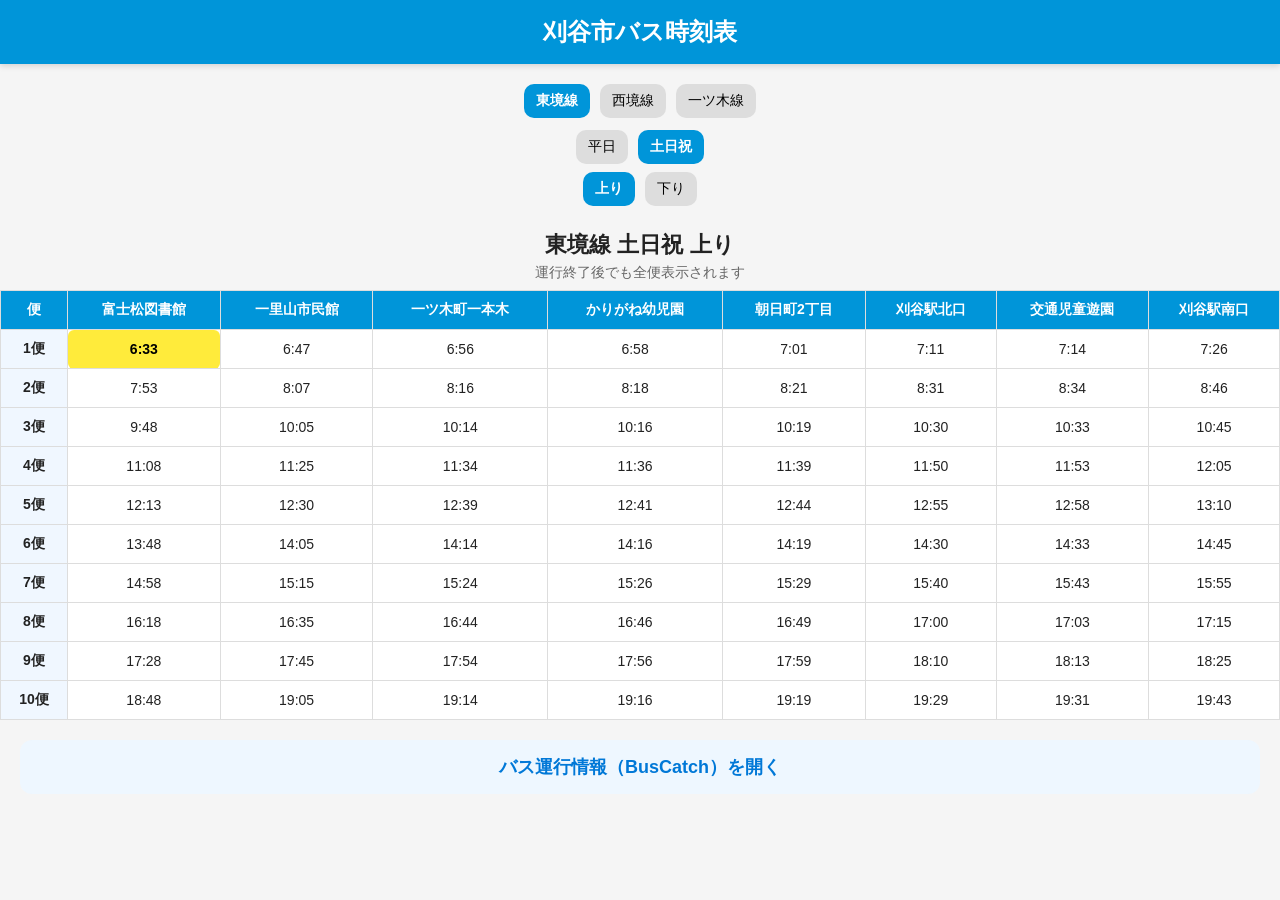
==== commit 1b9ff7b2: "Rename index-7.html to index.html" ====
--- a/index.html
+++ b/index.html
@@ -68,7 +68,7 @@
 const today = new Date().getDay();
 if (today === 0 || today === 6) currentDay = "holiday";
 
-const data = const data = {
+const data = {
   "east": {
     "weekday": {
       "up": {
